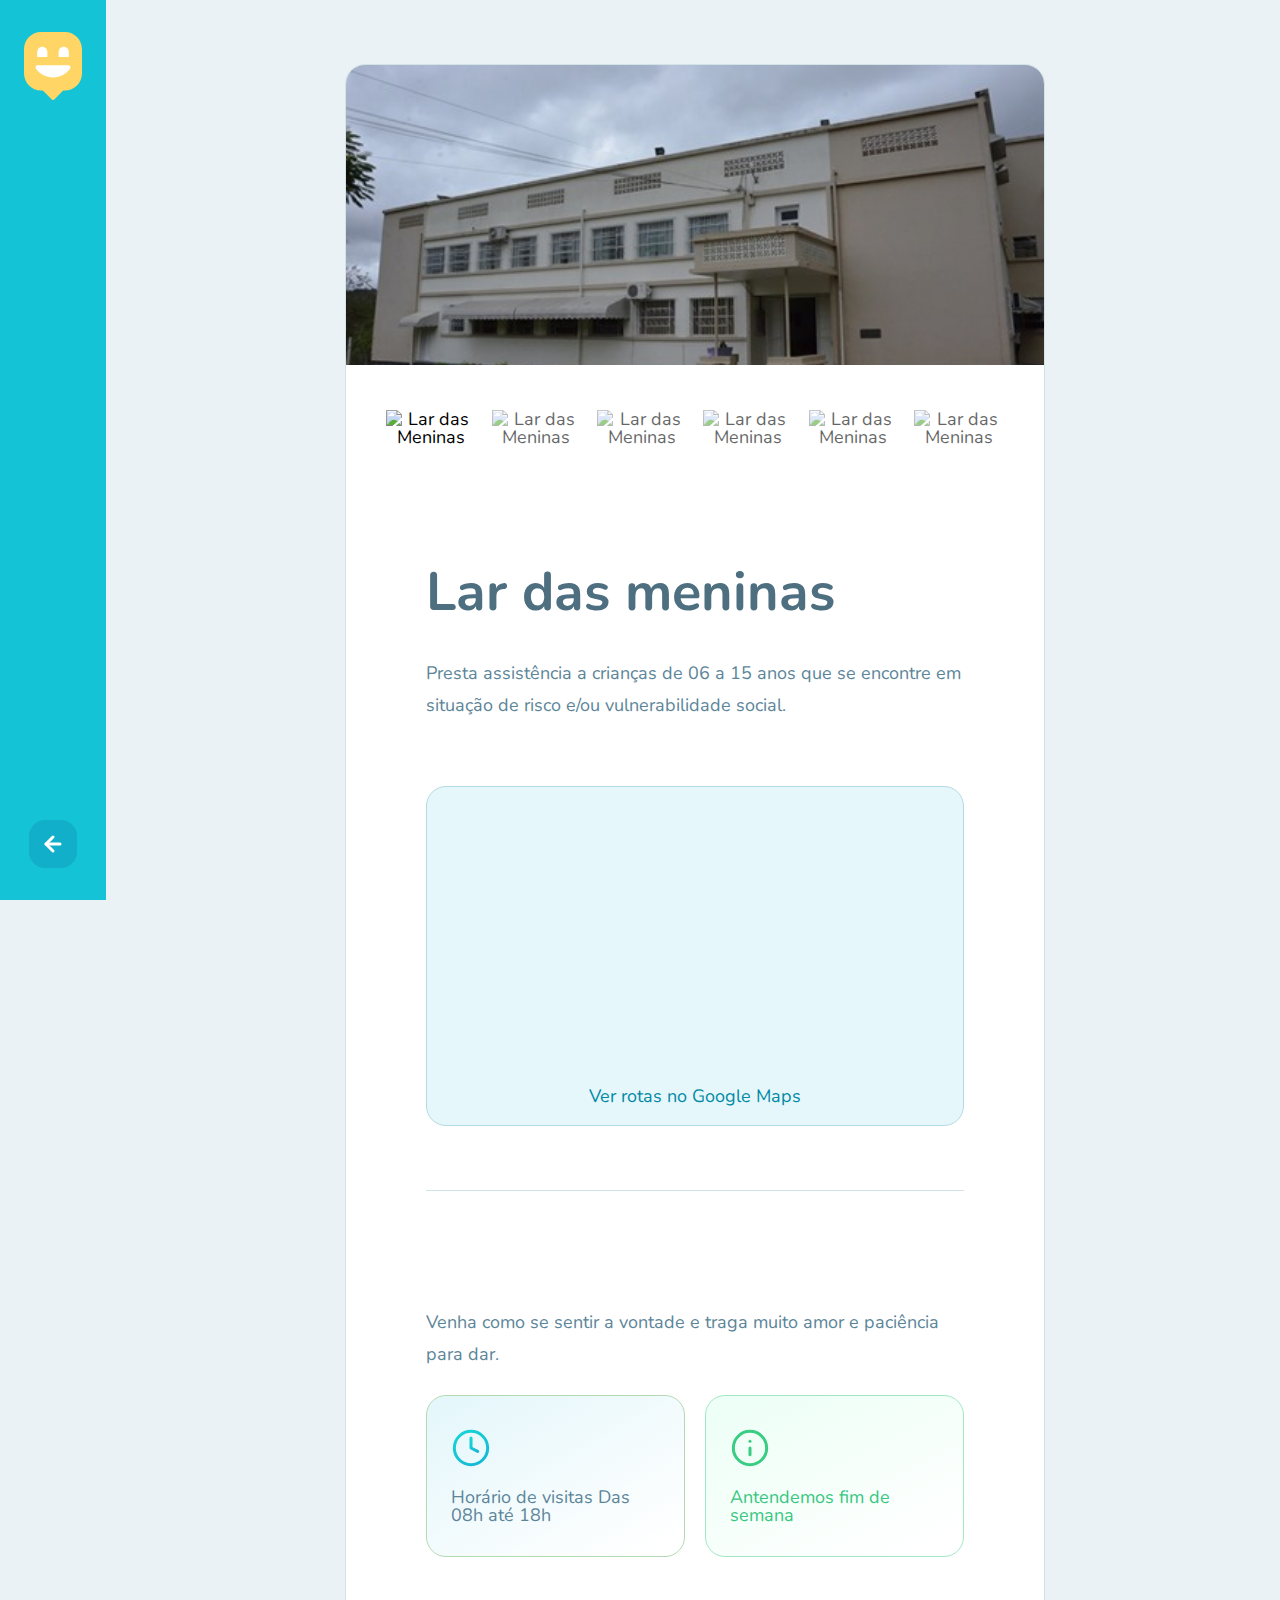
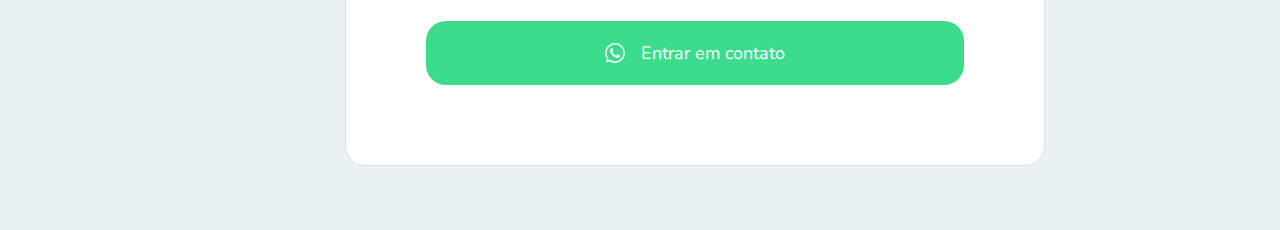
==== nlw/orphanage.html @ 3b0bb07b "Add files via upload" ====
<!DOCTYPE html>
<html lang="pt_BR">
  <head>
    <meta charset="UTF-8" />
    <meta name="viewport" content="width=device-width, initial-scale=1.0" />
    <title>Lar das Meninas | Happy</title>
    <!-- leafletjs -->
    <link
      rel="stylesheet"
      href="https://unpkg.com/leaflet@1.7.1/dist/leaflet.css"
      integrity="sha512-xodZBNTC5n17Xt2atTPuE1HxjVMSvLVW9ocqUKLsCC5CXdbqCmblAshOMAS6/keqq/sMZMZ19scR4PsZChSR7A=="
      crossorigin=""
    />

    <script
      src="https://unpkg.com/leaflet@1.7.1/dist/leaflet.js"
      integrity="sha512-XQoYMqMTK8LvdxXYG3nZ448hOEQiglfqkJs1NOQV44cWnUrBc8PkAOcXy20w0vlaXaVUearIOBhiXZ5V3ynxwA=="
      crossorigin=""
    ></script>

    <!-- leafletjs -->

    <link rel="icon" href="./public/images/logo-icon.png" />

    <link rel="stylesheet" href="./public/CSS/main.css" />
    <link rel="stylesheet" href="./public/CSS/animations.css" />
    <link rel="stylesheet" href="./public/CSS/page-orphanage.css" />

    <link
      href="https://fonts.googleapis.com/css2?family=Nunito:wght@400;600;700;800&display=swap"
      rel="stylesheet"
    />
  </head>
  <body>
    <div id="page-orphanage">
      <aside class="animate-right sidebar">
        <img src="./public/images/map-marker.svg" alt="Happy">
        <footer>
          <button onclick="history.back()">
            <img src="./public/images/arrow-back.svg" alt="Voltar">
          </button>
        </footer>
      </aside>

      <main class="animate-appear with-sidebar">
        <div class="orphanage-details">
          <img src="./public/images/home.jpg" alt="Lar das Meninas" />
          <div class="images">
            <button onclick="selectImage(event)" class="active" type="button">
              <img src="https://source.unsplash.com/random?id=1" alt="Lar das Meninas" />
            </button>

            <button onclick="selectImage(event)" type="button">
              <img src="https://source.unsplash.com/random?id=2" alt="Lar das Meninas" />
            </button>

            <button onclick="selectImage(event)" type="button">
              <img src="https://source.unsplash.com/random?id=3" alt="Lar das Meninas" />
            </button>

            <button onclick="selectImage(event)" type="button">
              <img src="https://source.unsplash.com/random?id=4" alt="Lar das Meninas" />
            </button>

            <button onclick="selectImage(event)" type="button">
              <img src="https://source.unsplash.com/random?id=5" alt="Lar das Meninas" />
            </button>

            <button onclick="selectImage(event)" type="button">
              <img src="https://source.unsplash.com/random?id=6  " alt="Lar das Meninas" />
            </button>
          </div>

          <div class="orphanage-details-content">
            <h1>Lar das meninas</h1>

            <p>
              Presta assistência a crianças de 06 a 15 anos que se encontre em
              situação de risco e/ou vulnerabilidade social.
            </p>

            <div class="map-container">
              <div id="mapid"></div>
              <footer>
                <a href="">Ver rotas no Google Maps</a>
              </footer>
            </div>
            <hr />

            <h2>Instruções para visita</h2>

            <p>
              Venha como se sentir a vontade e traga muito amor e paciência para
              dar.
            </p>

            <div class="open-details">
              <div class="hour">
                <img src="./public/images/clock.svg" alt="Horários" />
                Horário de visitas Das 08h até 18h
              </div>
              <div class="open-on-weekends">
                <img src="./public/images/info.svg" alt="Informações" />
                Antendemos fim de semana
              </div>
            </div>

            <button class="primary-button" type="button">
              <img
                src="./public/images/whatsapp.svg"
                alt="Chamar no Whatsapp"
              />
              Entrar em contato
            </button>
          </div>
        </div>
      </main>
    </div>
    <script src="./public/scripts/page-orphanage.js"></script>
  </body>
</html>

<!-- 
    HTML
        HyperText
            hipertexto

        Markup
            marcação <tags>

        Language
                linguagem
-->
---- nlw/public/CSS/main.css ----
/* O que é uma regra CSS? */
* {
  margin: 0;
  padding: 0;
  box-sizing: border-box;
}

body {
  height: 100vh;
  color: white;
  background: #EBF2F5;
}

:root {
  font-size: 62.5%;
  /* 10px, padrão navegador 16px */
}

body,
input,
button,
textarea {
  /*font-weight: 400;
    font-size: 18px;
    line-height: 1;
    font-family: 'Nunito', sans-serif;
    */
  /*font: 400 18px/1 'Nunito' , sans-serif;*/
  font: 400 1.8rem/1 "Nunito", sans-serif;
}
---- nlw/public/CSS/animations.css ----
/* animações */
@keyframes up {
    from {
        opacity: 0;
        transform: translateY(16px);
    }

    to {
        opacity: 1;
        transform: translateY(0);
    }
}

@keyframes right {
    from {
        transform: translateX(-100%);
    }
    to {
        trandsform: translateX(0);
    }
}

@keyframes appear {
    from {
        opacity: 0;
    }
    to {
        opacity: 1;
    }
}

.animation-up {
    animation-name: up;
    animation-duration: 300ms;
    animation-fill-mode: backwards;
}

.animate-right {
    animation-name: right;
    animation-duration: 300ms;
}

.animate-appear {
    animation-name: appear;
    animation-duration: 300ms;
    animation-fill-mode: backwards;
}
---- nlw/public/CSS/page-orphanage.css ----
#page-orphanage {
    display: flex;
    min-height: 100vh;
}

aside.sidebar {
    position: fixed;
    height: 100%;
    padding: 32px 24px; /* 3.2rem 2.4rem */ 
    background: #15C3D6;

    display: flex;
    flex-direction: column;
    justify-content: space-between;
    align-items: center;
}

aside.sidebar footer button {
    width: 48px;
    height: 48px;
    border: none;
    background: #12AFCB;
    border-radius: 1.6rem;
    cursor: pointer;

    display: flex;
    align-items: center;
    justify-content: center;

    transition: background-ccolor 0.2s;
}

main {
    flex: 1;
}

aside.sidebar footer button:hover {
    background: #17D6EB;
}

.with-sidebar {
    padding-left: 110px;
}

/* Details */
.orphanage-details {
    width: 70rem;
    margin: 6.4rem auto;
    background: white;
    border: 1px solid #D3E2E5;
    border-radius: 2rem;
    overflow: hidden;
}

.orphanage-details > img {
    width: 100%;
    height: 30rem;
    object-fit: cover;
}

.images {
    display: grid;
    grid-template-columns: repeat(6, 1fr);
    column-gap: 1.6rem;
    margin: 16px 40px 0;
}

.images button {
    border: 0;
    background: none;
    height: 8.8rem;
    cursor: pointer;
    border-radius: 2rem;

    overflow: hidden;

    opacity: .6;

    transition: opacity 0.2s;
}

.images button:hover, 
.images button.active {
    opacity: 1;
}

.images button img {
    width: 100%;
    height: 8.8rem;
    object-fit: cover;
}

/* orphanage-details-content */
.orphanage-details-content {
    padding: 8rem;
}

.orphanage-details-content h1 {
    color: #4D6F80;
    font-size: 5.4rem;
    line-height: 1.5;
    margin-bottom: 0.8rem;
}

.orphanage-details-content p {
    line-height: 1.8;
    color: #5C8599;
    margin-top: 2.4rem;
}

/* map */
.map-container {
    margin-top: 6.4rem;
    background: #E6F7FB;
    border: 1px solid #B3DAE2;
    border-radius: 2rem;
}

#mapid {
    width: 100%;
    height: 28rem;
}

.map-container footer {
    padding: 2rem 0;
    text-align: center;
}

.map-container footer a {
    color: #0089A5;
    text-decoration: none;
}

.map-container .leaflet-container {
    border-bottom: 1px solid #DDE3F0;
    border-radius: 2rem;
}

.orphanage-details-content hr {
    width: 100%;
    height: 1px;

    border: 0;

    background: #D3E2E6;

    margin: 6.4rem 0;
}

orphanage-details-content h2 {
    font-size: 3.6rem;
    line-height: 1.5rem;
    color: #4D6F80;
}

.open-details {
    margin-top: 2.4rem;
    display: grid;
    grid-template-columns: 1fr 1fr;
    column-gap: 2rem;
}

.open-details div {
    padding: 3.2rem 2.4rem;
}

.open-details img {
    display: block;
    margin-bottom: 2rem;
}

.open-details .hour {
    background: linear-gradient(149.97deg, #E6F7FB 8.13%, #FFFFFF 92.67%);
    border: 1px solid #B3DAB2;
    border-radius: 20px;
    color: #5C8599;
}

.open-details .open-on-weekends {
    background: linear-gradient(154.16deg, #EDFFF6 7.85%, #FFFFFF 91.03%);
    border: 1px solid #A1E9C5;
    border-radius: 20px;
    color: #37C77F;
}

.primary-button {
    margin-top: 6.4rem;
    width: 100%;
    height: 6.4rem;
    border: 0;
    cursor: pointer;
    background: #3CDC8C;
    border-radius: 2rem;
    color: white;
    display: flex;
    align-items: center;
    justify-content: center;

    transition: background-color 0.2s;
}

.primary-button:hover {
    background: #36CF82;
}

.primary-button img {
    margin-right: 1.6rem;
}
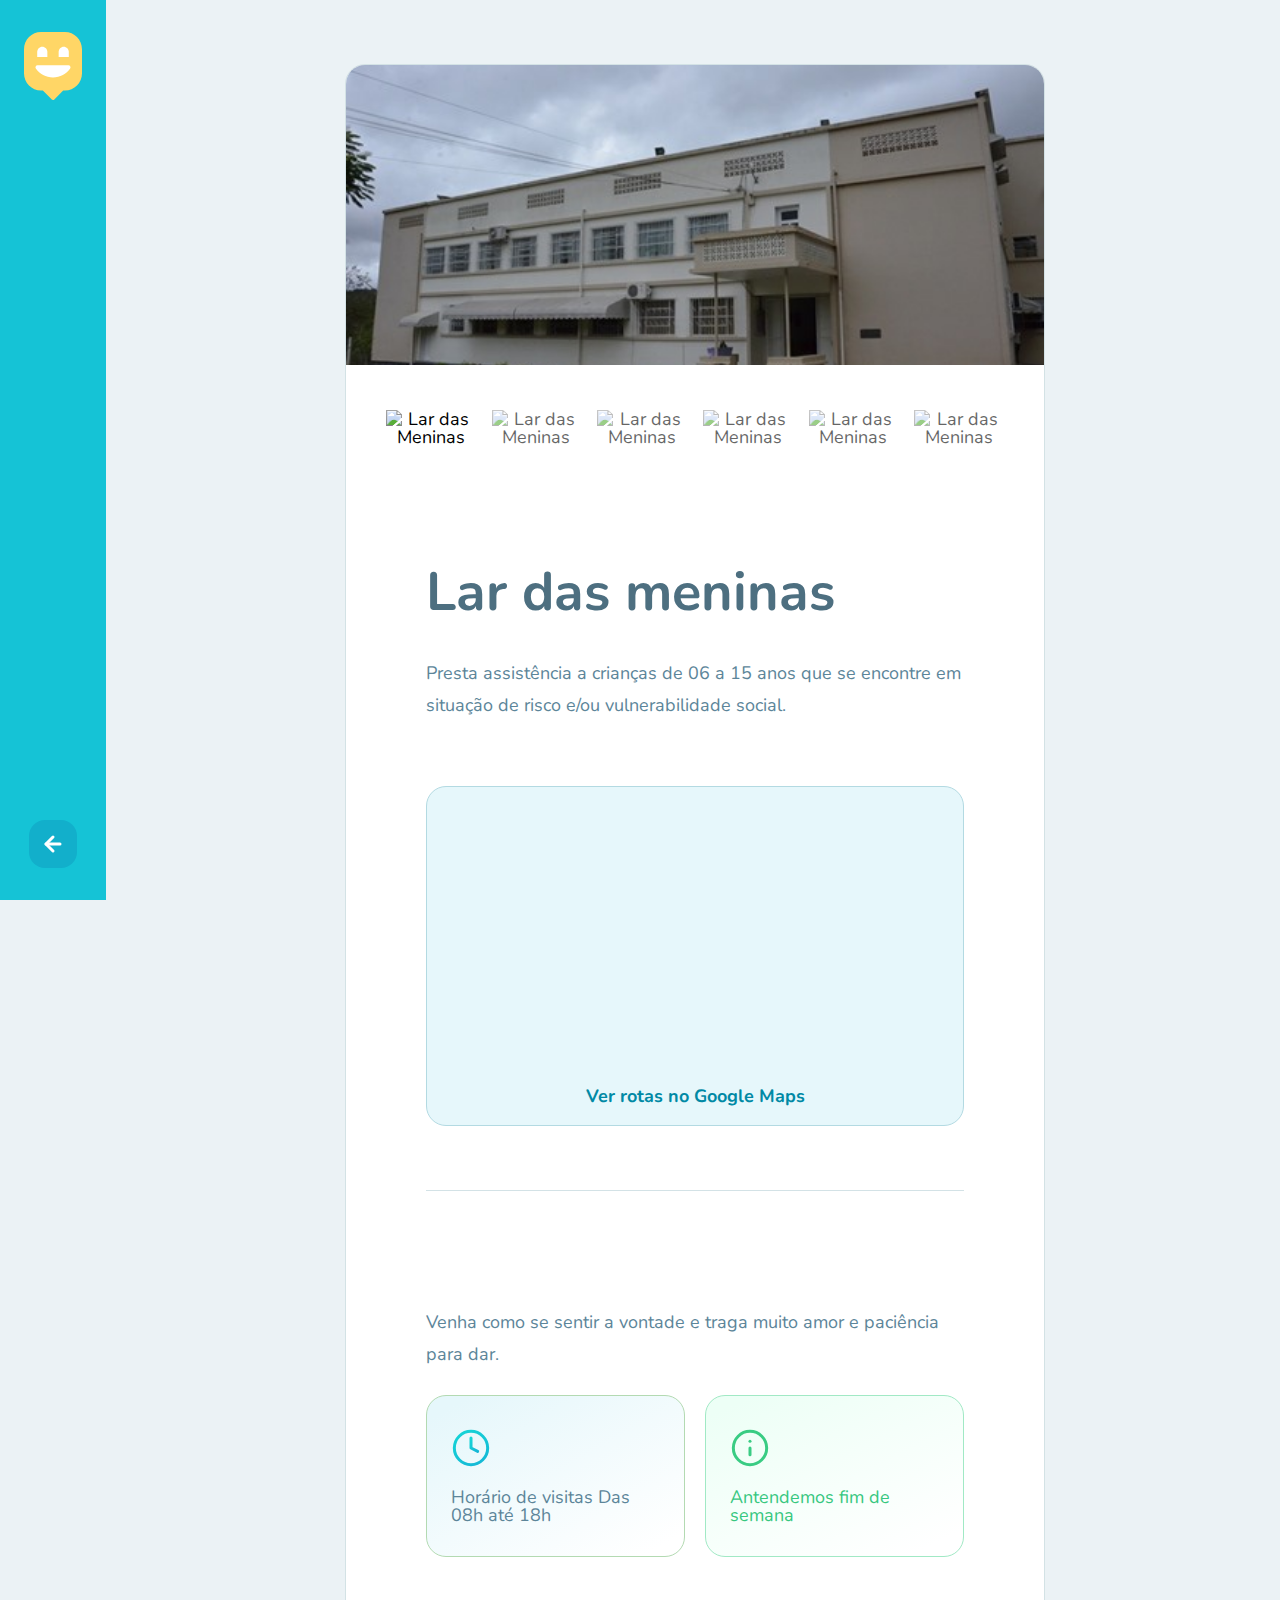
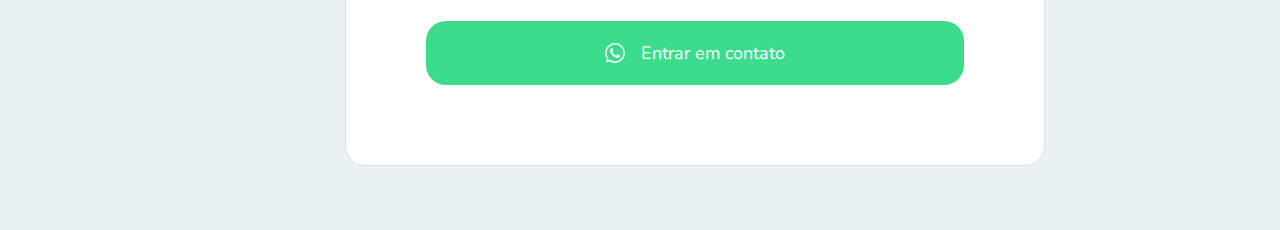
==== commit 18eafd21: "Add files via upload" ====
--- a/nlw/orphanage.html
+++ b/nlw/orphanage.html
@@ -24,6 +24,9 @@
 
     <link rel="stylesheet" href="./public/CSS/main.css" />
     <link rel="stylesheet" href="./public/CSS/animations.css" />
+    <link rel="stylesheet" href="./public/CSS/sidebar.css" />
+    <link rel="stylesheet" href="./public/CSS/map.css" />
+    <link rel="stylesheet" href="./public/CSS/buttons.css" />
     <link rel="stylesheet" href="./public/CSS/page-orphanage.css" />
 
     <link
--- a/nlw/public/CSS/sidebar.css
+++ b/nlw/public/CSS/sidebar.css
@@ -0,0 +1,34 @@
+aside.sidebar {
+    position: fixed;
+    height: 100%;
+    padding: 32px 24px; /* 3.2rem 2.4rem */ 
+    background: #15C3D6;
+
+    display: flex;
+    flex-direction: column;
+    justify-content: space-between;
+    align-items: center;
+}
+
+aside.sidebar footer button {
+    width: 48px;
+    height: 48px;
+    border: none;
+    background: #12AFCB;
+    border-radius: 1.6rem;
+    cursor: pointer;
+
+    display: flex;
+    align-items: center;
+    justify-content: center;
+
+    transition: background-ccolor 0.2s;
+}
+
+aside.sidebar footer button:hover {
+    background: #17D6EB;
+}
+
+.with-sidebar {
+    padding-left: 110px;
+}--- a/nlw/public/CSS/map.css
+++ b/nlw/public/CSS/map.css
@@ -0,0 +1,28 @@
+/* map */
+.map-container {
+    margin-top: 6.4rem;
+    background: #E6F7FB;
+    border: 1px solid #B3DAE2;
+    border-radius: 2rem;
+}
+
+#mapid {
+    width: 100%;
+    height: 28rem;
+}
+
+.map-container footer {
+    padding: 2rem 0;
+    text-align: center;
+}
+
+.map-container footer a {
+    color: #0089A5;
+    text-decoration: none;
+    font-weight: 700;
+}
+
+.map-container .leaflet-container {
+    border-bottom: 1px solid #DDE3F0;
+    border-radius: 2rem;
+}--- a/nlw/public/CSS/buttons.css
+++ b/nlw/public/CSS/buttons.css
@@ -0,0 +1,56 @@
+.primary-button {
+    margin-top: 6.4rem;
+    width: 100%;
+    height: 6.4rem;
+    border: 0;
+    cursor: pointer;
+    background: #3CDC8C;
+    border-radius: 2rem;
+    color: white;
+    display: flex;
+    align-items: center;
+    justify-content: center;
+
+    transition: background-color 0.2s;
+}
+
+.primary-button:hover {
+    background: #36CF82;
+}
+
+.primary-button img {
+    margin-right: 1.6rem;
+}
+
+.button-select {
+    display: grid;
+    grid-template-columns: 1fr 1fr;
+}
+
+.button-select button {
+    height: 6.4rem;
+    background: #f5f8fa;
+    border: 1px solid #d3e2e5;
+    color: #5c8599;
+    cursor: pointer;
+}
+
+.button-select button.active {
+    background: #edfff6;
+    border: 1px solid #a1e9c5;
+    color: #37c77f;
+}
+
+.button-select button:first-child {
+    border-radius: 2rem 0 0 2rem;
+}
+
+.button-select button:last-child {
+    border-radius: 0 2rem 2rem 0;
+}
+
+
+
+
+
+
--- a/nlw/public/CSS/page-orphanage.css
+++ b/nlw/public/CSS/page-orphanage.css
@@ -3,43 +3,9 @@
     min-height: 100vh;
 }
 
-aside.sidebar {
-    position: fixed;
-    height: 100%;
-    padding: 32px 24px; /* 3.2rem 2.4rem */ 
-    background: #15C3D6;
-
-    display: flex;
-    flex-direction: column;
-    justify-content: space-between;
-    align-items: center;
-}
-
-aside.sidebar footer button {
-    width: 48px;
-    height: 48px;
-    border: none;
-    background: #12AFCB;
-    border-radius: 1.6rem;
-    cursor: pointer;
-
-    display: flex;
-    align-items: center;
-    justify-content: center;
-
-    transition: background-ccolor 0.2s;
-}
 
 main {
     flex: 1;
-}
-
-aside.sidebar footer button:hover {
-    background: #17D6EB;
-}
-
-.with-sidebar {
-    padding-left: 110px;
 }
 
 /* Details */
@@ -108,33 +74,7 @@
     margin-top: 2.4rem;
 }
 
-/* map */
-.map-container {
-    margin-top: 6.4rem;
-    background: #E6F7FB;
-    border: 1px solid #B3DAE2;
-    border-radius: 2rem;
-}
 
-#mapid {
-    width: 100%;
-    height: 28rem;
-}
-
-.map-container footer {
-    padding: 2rem 0;
-    text-align: center;
-}
-
-.map-container footer a {
-    color: #0089A5;
-    text-decoration: none;
-}
-
-.map-container .leaflet-container {
-    border-bottom: 1px solid #DDE3F0;
-    border-radius: 2rem;
-}
 
 .orphanage-details-content hr {
     width: 100%;
@@ -183,26 +123,3 @@
     color: #37C77F;
 }
 
-.primary-button {
-    margin-top: 6.4rem;
-    width: 100%;
-    height: 6.4rem;
-    border: 0;
-    cursor: pointer;
-    background: #3CDC8C;
-    border-radius: 2rem;
-    color: white;
-    display: flex;
-    align-items: center;
-    justify-content: center;
-
-    transition: background-color 0.2s;
-}
-
-.primary-button:hover {
-    background: #36CF82;
-}
-
-.primary-button img {
-    margin-right: 1.6rem;
-}
